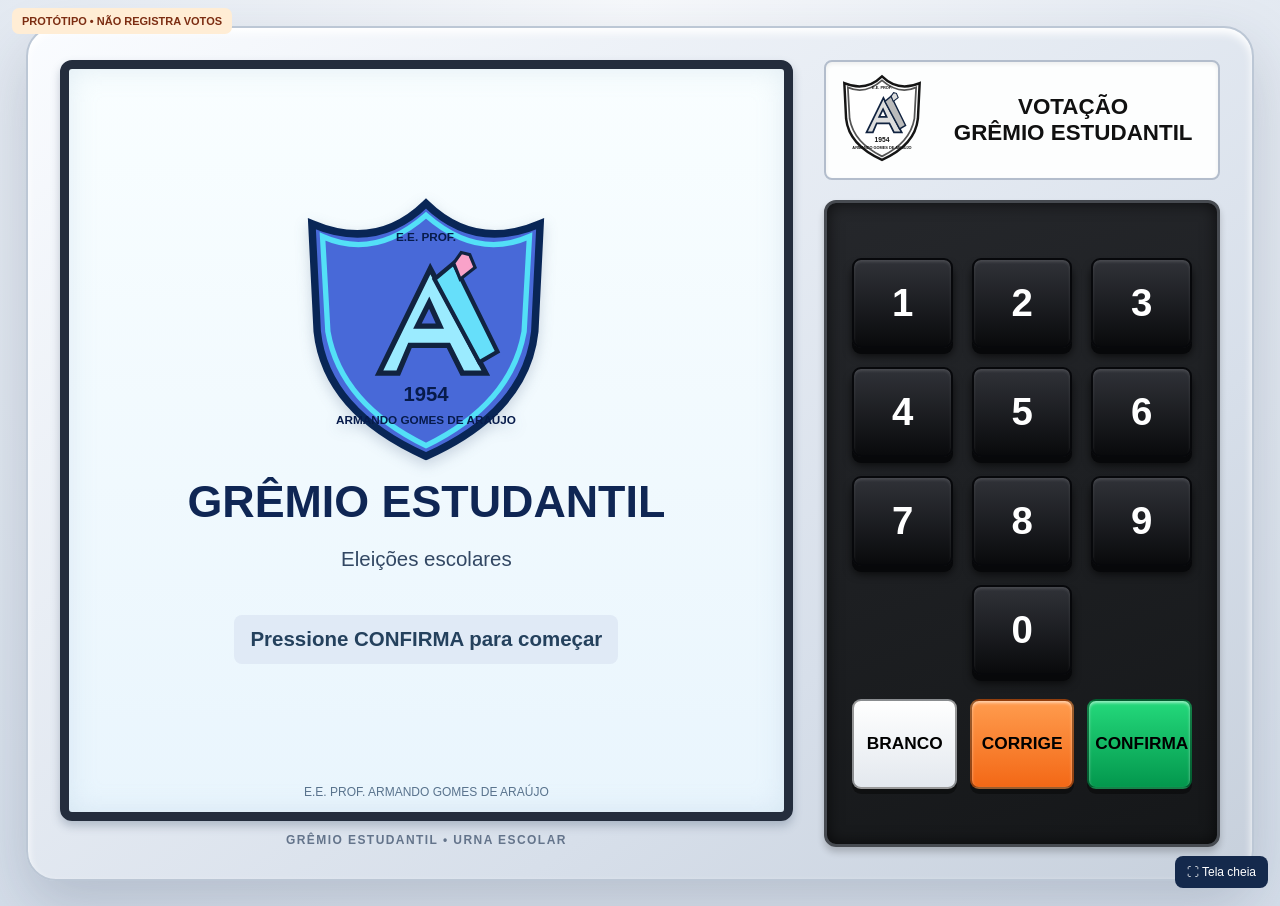
==== index.html @ 3891ce20 "Cria interface responsiva de urna escolar em tela cheia (prototipo sem gravacao de votos)" ====
<!DOCTYPE html>
<html lang="pt-BR">
<head>
<meta charset="UTF-8">
<meta name="viewport" content="width=device-width, initial-scale=1.0">
<meta name="theme-color" content="#e5eaf2">
<title>Urna do Grêmio Estudantil | E.E. Prof. Armando Gomes de Araújo</title>
<style>
:root{font-family:Arial,Helvetica,sans-serif;color:#12192a;background:#dbe2ec;font-synthesis:none}*{box-sizing:border-box}html,body{margin:0;min-height:100%;}button{font:inherit;cursor:pointer}button:focus-visible{outline:4px solid #2563eb;outline-offset:3px}
.app{min-height:100dvh;display:flex;align-items:center;justify-content:center;padding:clamp(10px,2vw,32px);background:radial-gradient(circle at 50% 0,#f7f9fc,#d5deea)}
.machine{width:min(1600px,100%);min-height:min(900px,95dvh);background:linear-gradient(145deg,#fafcff,#d7dfea 70%,#c7d0dc);border:2px solid #bcc7d5;border-radius:30px;box-shadow:0 24px 60px #26375035,inset 0 5px 9px #fff;display:grid;grid-template-columns:minmax(0,1.85fr) minmax(320px,1fr);gap:clamp(16px,2.4vw,38px);padding:clamp(16px,2.5vw,38px)}
.display-column{min-width:0;display:flex;flex-direction:column;justify-content:center}.screen{flex:1;min-height:390px;background:linear-gradient(#f9feff,#e9f5fd);border:9px solid #242d3d;border-radius:12px;box-shadow:inset 0 0 28px #8cb1cc36,0 5px 10px #52627c55;display:flex;align-items:center;justify-content:center;padding:clamp(18px,4vw,54px);text-align:center;position:relative}.screen-inner{width:100%;max-width:850px}.eyebrow{letter-spacing:.17em;text-transform:uppercase;font-size:clamp(11px,1vw,15px);font-weight:800;color:#465c79;margin:0 0 18px}.screen h1{font-size:clamp(29px,3.5vw,58px);line-height:1.05;margin:15px 0;color:#0f2654}.screen p{font-size:clamp(16px,1.6vw,25px);line-height:1.4}.school-logo{width:clamp(135px,20vw,280px);height:auto;max-height:32dvh;display:block;margin:auto;filter:drop-shadow(0 5px 7px #243e6633)}.screen-footer{position:absolute;bottom:13px;left:15px;right:15px;color:#59738d;font-size:12px}.device-mark{color:#64748b;font-size:12px;text-align:center;margin:12px 0 0;letter-spacing:.12em;font-weight:700}
.control-column{display:flex;flex-direction:column;gap:20px;min-width:0}.brand{display:flex;align-items:center;gap:14px;min-height:103px;background:#fdfefe;border:2px solid #b3bdcc;box-shadow:inset 0 2px 4px #0001;border-radius:8px;padding:12px}.brand-logo{width:88px;height:88px;flex:none}.brand-text{text-align:center;flex:1;font-weight:900;font-stretch:condensed;font-size:clamp(19px,1.75vw,30px);line-height:1.15;color:#111}.keys{background:linear-gradient(160deg,#25272b,#151719);border:3px solid #474b51;border-radius:12px;box-shadow:inset 0 0 16px #000a,0 5px 7px #0003;flex:1;padding:clamp(16px,2vw,34px);display:flex;flex-direction:column;justify-content:center;gap:clamp(18px,2.6dvh,32px)}.number-grid{display:grid;grid-template-columns:repeat(3,minmax(0,1fr));gap:clamp(12px,1.5vw,23px)}.key{min-height:clamp(66px,10dvh,103px);background:linear-gradient(#303238,#090a0c);color:white;font-weight:800;font-size:clamp(30px,3vw,52px);border:2px solid #07080b;border-radius:9px;box-shadow:inset 0 2px 3px #ffffff20,0 6px 0 #07080a,0 8px 8px #000a;transition:transform .07s,box-shadow .07s}.key:active,.key.pressed{transform:translateY(5px);box-shadow:inset 0 1px 4px #ffffff25,0 1px 0 #060606}.key.zero{grid-column:2}.actions{display:grid;grid-template-columns:repeat(3,minmax(0,1fr));gap:clamp(8px,1vw,15px)}.action{border:2px solid #0006;min-width:0;min-height:clamp(70px,10dvh,98px);border-radius:9px;font-weight:900;font-size:clamp(11px,1.35vw,20px);box-shadow:inset 0 2px 3px #fff8,0 5px 0 #0006;transition:transform .07s}.action:active{transform:translateY(4px)}.white{background:linear-gradient(#fff,#e3e8ee)}.orange{background:linear-gradient(#ff9c4e,#f36816)}.green{background:linear-gradient(#24d97b,#03974d)}
.entry{display:inline-flex;align-items:center;justify-content:center;min-height:96px;min-width:185px;border-bottom:5px solid #223659;font:800 clamp(52px,6vw,95px)/1 monospace;letter-spacing:.12em;color:#142449}.entry.empty{color:#9caec3}.tag{display:inline-block;border-radius:8px;background:#e0eaf6;padding:10px 16px;font-weight:700;color:#24415d}.message{font-size:clamp(16px,1.7vw,25px);color:#324763}.pill-button{margin-top:22px;border:0;background:#123c77;color:#fff;padding:14px 22px;border-radius:12px;font-weight:800;font-size:17px}.candidate{margin:20px auto;border:2px solid #ccd8e8;border-radius:18px;padding:25px;background:#fff;max-width:520px}.candidate strong{display:block;font-size:32px;margin:8px}.notice{font-size:13px;color:#60738e;margin-top:15px}.fullscreen{position:fixed;bottom:12px;right:12px;background:#14294c;color:#fff;border:0;border-radius:8px;padding:9px 12px;font-size:12px;z-index:2}.test-chip{position:fixed;top:8px;left:12px;color:#7c2d12;background:#ffedd5;padding:7px 10px;border-radius:7px;font-weight:800;font-size:11px;z-index:2}
@media(max-width:900px){.machine{grid-template-columns:1fr;min-height:100dvh;border-radius:14px}.screen{min-height:400px}.brand{min-height:70px}.brand-logo{height:62px;width:62px}.keys{padding:20px}.key{min-height:68px}.actions .action{min-height:72px}.school-logo{width:180px}.fullscreen{bottom:5px;right:5px}}
@media(max-height:680px) and (min-width:901px){.machine{min-height:96dvh;padding:14px}.key{min-height:50px}.actions .action{min-height:54px}.keys{gap:10px}.brand{min-height:70px}.brand-logo{width:55px;height:55px}.screen{min-height:300px}.school-logo{max-height:25dvh}}
@media(prefers-reduced-motion:reduce){*{transition:none!important}}
</style>
</head>
<body>
<div class="app">
<main class="machine" aria-label="Urna eletrônica do Grêmio Estudantil">
<section class="display-column">
<div class="screen" aria-live="polite"><div class="screen-inner" id="screenContent"></div><span class="screen-footer">E.E. PROF. ARMANDO GOMES DE ARAÚJO</span></div>
<div class="device-mark">GRÊMIO ESTUDANTIL • URNA ESCOLAR</div>
</section>
<section class="control-column" aria-label="Teclado da urna">
<header class="brand"><div id="smallLogo"></div><div class="brand-text">VOTAÇÃO<br>GRÊMIO ESTUDANTIL</div></header>
<div class="keys"><div class="number-grid" id="numbers"></div><div class="actions">
<button type="button" class="action white" data-action="white">BRANCO</button>
<button type="button" class="action orange" data-action="clear">CORRIGE</button>
<button type="button" class="action green" data-action="confirm">CONFIRMA</button>
</div></div>
</section>
</main>
</div>
<div class="test-chip">PROTÓTIPO • NÃO REGISTRA VOTOS</div>
<button class="fullscreen" id="fullscreen" type="button">⛶ Tela cheia</button>
<script>
// Logotipo desenhado como SVG para que a interface funcione sem arquivos externos.
// O arquivo oficial da escola poderá substituir este SVG mantendo o mesmo layout.
const schoolSvg=(mono=false)=>`<svg xmlns="http://www.w3.org/2000/svg" class="${mono?'brand-logo':'school-logo'}" viewBox="0 0 240 250" role="img" aria-label="Símbolo da E.E. Professor Armando Gomes de Araújo"><path d="M120 7 Q166 52 227 26 L222 127 Q214 202 120 244 Q26 202 18 127 L13 26 Q74 52 120 7Z" fill="${mono?'#fff':'#4869d8'}" stroke="${mono?'#151515':'#092656'}" stroke-width="7"/><path d="M120 18 Q168 60 217 38 L212 127 Q200 195 120 234 Q40 195 28 127 L23 38 Q72 60 120 18Z" fill="none" stroke="${mono?'#555':'#53e0f7'}" stroke-width="5"/><path d="M76 166 L124 68 L176 166 H154 L141 140 H105 L94 166Z M112 122 H133 L123 100Z" fill="${mono?'#ddd':'#9bebff'}" stroke="#112340" stroke-width="5"/><path d="M128 78 L146 63 L187 146 L170 156Z" fill="${mono?'#bbb':'#66dffa'}" stroke="#112340" stroke-width="4"/><path d="M146 63 L153 53 L161 55 L166 67 L152 78Z" fill="${mono?'#ddd':'#f9a2c9'}" stroke="#112340" stroke-width="3"/><text x="120" y="192" font-family="Arial" font-size="19" font-weight="900" text-anchor="middle" fill="${mono?'#111':'#071b4b'}">1954</text><text x="120" y="214" font-family="Arial" font-size="11" font-weight="800" text-anchor="middle" fill="${mono?'#111':'#071b4b'}">ARMANDO GOMES DE ARAÚJO</text><text x="120" y="42" font-family="Arial" font-size="11" font-weight="800" text-anchor="middle" fill="${mono?'#111':'#071b4b'}">E.E. PROF.</text></svg>`;
const screen=document.getElementById('screenContent');document.getElementById('smallLogo').innerHTML=schoolSvg(true);
const nums=document.getElementById('numbers');[1,2,3,4,5,6,7,8,9,0].forEach(n=>{const b=document.createElement('button');b.type='button';b.className='key'+(n===0?' zero':'');b.textContent=n;b.setAttribute('aria-label','Número '+n);b.addEventListener('click',()=>digit(String(n)));nums.append(b)});
let phase='welcome',number='',choice='',locked=false;const maxDigits=2;
function render(){let view='';
if(phase==='welcome')view=`${schoolSvg()}<h1>GRÊMIO ESTUDANTIL</h1><p class="message">Eleições escolares</p><p class="tag">Pressione CONFIRMA para começar</p>`;
if(phase==='typing')view=`<p class="eyebrow">Votação do grêmio estudantil</p><h1>Digite o número da chapa</h1><div class="entry ${number?'':'empty'}">${number||'__'}</div><p class="message">Use as teclas numéricas para escolher.</p><p class="notice">Esta etapa é apenas uma demonstração da interface.</p>`;
if(phase==='review')view=`<p class="eyebrow">Confira sua escolha</p><h1>${choice==='BRANCO'?'VOTO EM BRANCO':'CHAPA '+choice}</h1><div class="candidate"><strong>${choice==='BRANCO'?'BRANCO':choice}</strong><span>Exibição de teste, sem voto armazenado</span></div><p class="message">CONFIRMA para concluir a simulação.<br>CORRIGE para voltar.</p>`;
if(phase==='done')view=`<h1>FIM DA SIMULAÇÃO</h1><p class="message">Nenhum voto foi salvo ou enviado.</p><button class="pill-button" id="restart">Reiniciar demonstração</button>`;
screen.innerHTML=view;const restart=document.getElementById('restart');if(restart)restart.addEventListener('click',reset)}
function digit(d){if(locked||phase!=='typing'||number.length>=maxDigits)return;number+=d;render()}
function clear(){if(locked)return;if(phase==='review'){phase='typing';choice='';number=''}else if(phase==='typing'){number=''}render()}
function white(){if(locked||phase!=='typing')return;choice='BRANCO';phase='review';render()}
function confirm(){if(locked)return;if(phase==='welcome'){phase='typing'}else if(phase==='typing'&&number.length===maxDigits){choice=number;phase='review'}else if(phase==='review'){phase='done'}render()}
function reset(){number='';choice='';phase='welcome';render()}
document.querySelector('[data-action=white]').addEventListener('click',white);
document.querySelector('[data-action=clear]').addEventListener('click',clear);
document.querySelector('[data-action=confirm]').addEventListener('click',confirm);
document.addEventListener('keydown',e=>{if(e.altKey||e.ctrlKey||e.metaKey||e.repeat)return;if(/^[0-9]$/.test(e.key)){e.preventDefault();digit(e.key)}else if(e.key==='Backspace'||e.key==='Escape'){e.preventDefault();clear()}else if(e.key==='Enter'){e.preventDefault();confirm()}});
document.getElementById('fullscreen').addEventListener('click',async()=>{try{if(!document.fullscreenElement)await document.documentElement.requestFullscreen();else await document.exitFullscreen()}catch(e){alert('O navegador não permitiu entrar em tela cheia. Use F11 se necessário.')}});
render();
</script>
</body>
</html>
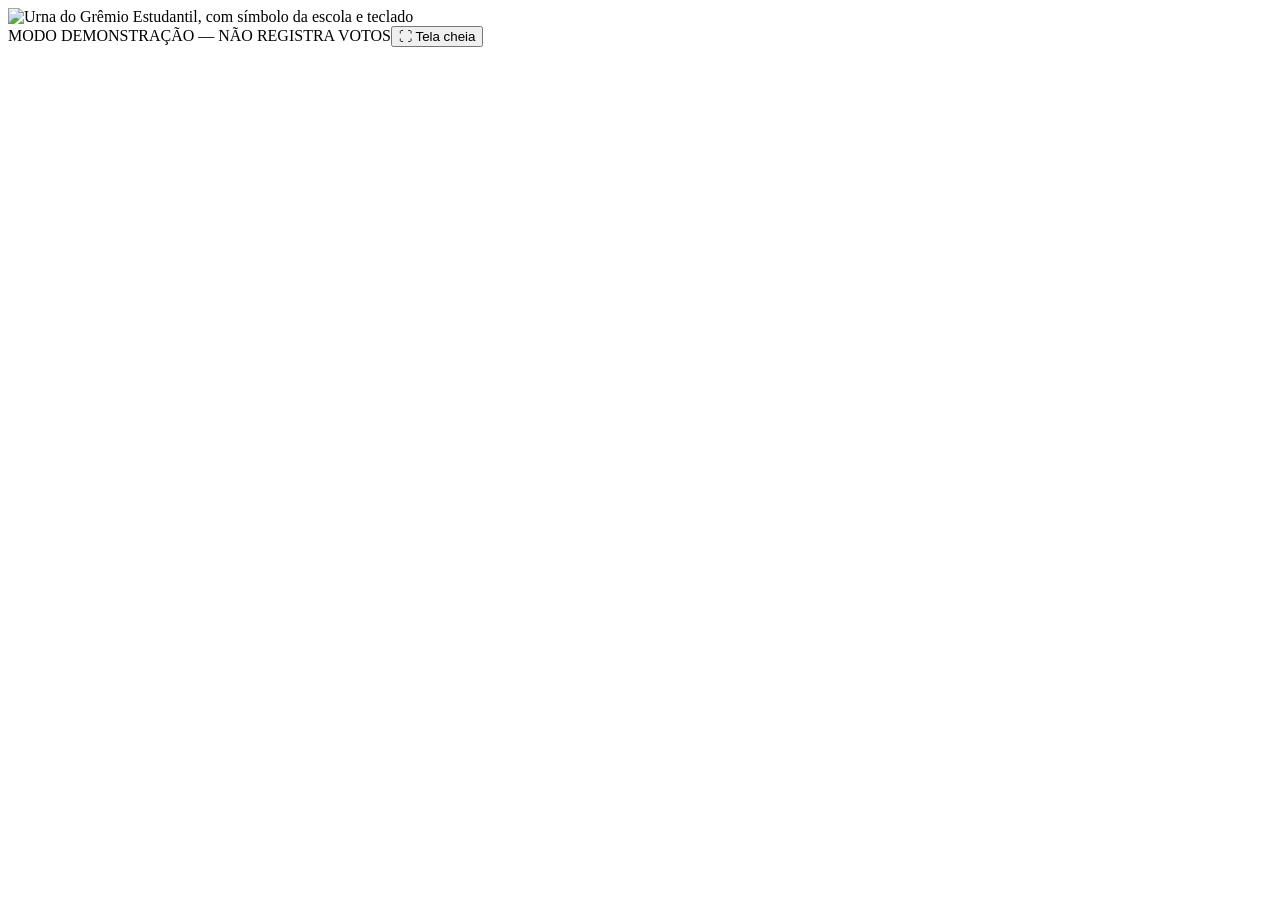
==== commit dc2357f4: "Substitui interface ilustrada por layout preparado para arte original da urna" ====
--- a/index.html
+++ b/index.html
@@ -1,65 +1 @@
-<!DOCTYPE html>
-<html lang="pt-BR">
-<head>
-<meta charset="UTF-8">
-<meta name="viewport" content="width=device-width, initial-scale=1.0">
-<meta name="theme-color" content="#e5eaf2">
-<title>Urna do Grêmio Estudantil | E.E. Prof. Armando Gomes de Araújo</title>
-<style>
-:root{font-family:Arial,Helvetica,sans-serif;color:#12192a;background:#dbe2ec;font-synthesis:none}*{box-sizing:border-box}html,body{margin:0;min-height:100%;}button{font:inherit;cursor:pointer}button:focus-visible{outline:4px solid #2563eb;outline-offset:3px}
-.app{min-height:100dvh;display:flex;align-items:center;justify-content:center;padding:clamp(10px,2vw,32px);background:radial-gradient(circle at 50% 0,#f7f9fc,#d5deea)}
-.machine{width:min(1600px,100%);min-height:min(900px,95dvh);background:linear-gradient(145deg,#fafcff,#d7dfea 70%,#c7d0dc);border:2px solid #bcc7d5;border-radius:30px;box-shadow:0 24px 60px #26375035,inset 0 5px 9px #fff;display:grid;grid-template-columns:minmax(0,1.85fr) minmax(320px,1fr);gap:clamp(16px,2.4vw,38px);padding:clamp(16px,2.5vw,38px)}
-.display-column{min-width:0;display:flex;flex-direction:column;justify-content:center}.screen{flex:1;min-height:390px;background:linear-gradient(#f9feff,#e9f5fd);border:9px solid #242d3d;border-radius:12px;box-shadow:inset 0 0 28px #8cb1cc36,0 5px 10px #52627c55;display:flex;align-items:center;justify-content:center;padding:clamp(18px,4vw,54px);text-align:center;position:relative}.screen-inner{width:100%;max-width:850px}.eyebrow{letter-spacing:.17em;text-transform:uppercase;font-size:clamp(11px,1vw,15px);font-weight:800;color:#465c79;margin:0 0 18px}.screen h1{font-size:clamp(29px,3.5vw,58px);line-height:1.05;margin:15px 0;color:#0f2654}.screen p{font-size:clamp(16px,1.6vw,25px);line-height:1.4}.school-logo{width:clamp(135px,20vw,280px);height:auto;max-height:32dvh;display:block;margin:auto;filter:drop-shadow(0 5px 7px #243e6633)}.screen-footer{position:absolute;bottom:13px;left:15px;right:15px;color:#59738d;font-size:12px}.device-mark{color:#64748b;font-size:12px;text-align:center;margin:12px 0 0;letter-spacing:.12em;font-weight:700}
-.control-column{display:flex;flex-direction:column;gap:20px;min-width:0}.brand{display:flex;align-items:center;gap:14px;min-height:103px;background:#fdfefe;border:2px solid #b3bdcc;box-shadow:inset 0 2px 4px #0001;border-radius:8px;padding:12px}.brand-logo{width:88px;height:88px;flex:none}.brand-text{text-align:center;flex:1;font-weight:900;font-stretch:condensed;font-size:clamp(19px,1.75vw,30px);line-height:1.15;color:#111}.keys{background:linear-gradient(160deg,#25272b,#151719);border:3px solid #474b51;border-radius:12px;box-shadow:inset 0 0 16px #000a,0 5px 7px #0003;flex:1;padding:clamp(16px,2vw,34px);display:flex;flex-direction:column;justify-content:center;gap:clamp(18px,2.6dvh,32px)}.number-grid{display:grid;grid-template-columns:repeat(3,minmax(0,1fr));gap:clamp(12px,1.5vw,23px)}.key{min-height:clamp(66px,10dvh,103px);background:linear-gradient(#303238,#090a0c);color:white;font-weight:800;font-size:clamp(30px,3vw,52px);border:2px solid #07080b;border-radius:9px;box-shadow:inset 0 2px 3px #ffffff20,0 6px 0 #07080a,0 8px 8px #000a;transition:transform .07s,box-shadow .07s}.key:active,.key.pressed{transform:translateY(5px);box-shadow:inset 0 1px 4px #ffffff25,0 1px 0 #060606}.key.zero{grid-column:2}.actions{display:grid;grid-template-columns:repeat(3,minmax(0,1fr));gap:clamp(8px,1vw,15px)}.action{border:2px solid #0006;min-width:0;min-height:clamp(70px,10dvh,98px);border-radius:9px;font-weight:900;font-size:clamp(11px,1.35vw,20px);box-shadow:inset 0 2px 3px #fff8,0 5px 0 #0006;transition:transform .07s}.action:active{transform:translateY(4px)}.white{background:linear-gradient(#fff,#e3e8ee)}.orange{background:linear-gradient(#ff9c4e,#f36816)}.green{background:linear-gradient(#24d97b,#03974d)}
-.entry{display:inline-flex;align-items:center;justify-content:center;min-height:96px;min-width:185px;border-bottom:5px solid #223659;font:800 clamp(52px,6vw,95px)/1 monospace;letter-spacing:.12em;color:#142449}.entry.empty{color:#9caec3}.tag{display:inline-block;border-radius:8px;background:#e0eaf6;padding:10px 16px;font-weight:700;color:#24415d}.message{font-size:clamp(16px,1.7vw,25px);color:#324763}.pill-button{margin-top:22px;border:0;background:#123c77;color:#fff;padding:14px 22px;border-radius:12px;font-weight:800;font-size:17px}.candidate{margin:20px auto;border:2px solid #ccd8e8;border-radius:18px;padding:25px;background:#fff;max-width:520px}.candidate strong{display:block;font-size:32px;margin:8px}.notice{font-size:13px;color:#60738e;margin-top:15px}.fullscreen{position:fixed;bottom:12px;right:12px;background:#14294c;color:#fff;border:0;border-radius:8px;padding:9px 12px;font-size:12px;z-index:2}.test-chip{position:fixed;top:8px;left:12px;color:#7c2d12;background:#ffedd5;padding:7px 10px;border-radius:7px;font-weight:800;font-size:11px;z-index:2}
-@media(max-width:900px){.machine{grid-template-columns:1fr;min-height:100dvh;border-radius:14px}.screen{min-height:400px}.brand{min-height:70px}.brand-logo{height:62px;width:62px}.keys{padding:20px}.key{min-height:68px}.actions .action{min-height:72px}.school-logo{width:180px}.fullscreen{bottom:5px;right:5px}}
-@media(max-height:680px) and (min-width:901px){.machine{min-height:96dvh;padding:14px}.key{min-height:50px}.actions .action{min-height:54px}.keys{gap:10px}.brand{min-height:70px}.brand-logo{width:55px;height:55px}.screen{min-height:300px}.school-logo{max-height:25dvh}}
-@media(prefers-reduced-motion:reduce){*{transition:none!important}}
-</style>
-</head>
-<body>
-<div class="app">
-<main class="machine" aria-label="Urna eletrônica do Grêmio Estudantil">
-<section class="display-column">
-<div class="screen" aria-live="polite"><div class="screen-inner" id="screenContent"></div><span class="screen-footer">E.E. PROF. ARMANDO GOMES DE ARAÚJO</span></div>
-<div class="device-mark">GRÊMIO ESTUDANTIL • URNA ESCOLAR</div>
-</section>
-<section class="control-column" aria-label="Teclado da urna">
-<header class="brand"><div id="smallLogo"></div><div class="brand-text">VOTAÇÃO<br>GRÊMIO ESTUDANTIL</div></header>
-<div class="keys"><div class="number-grid" id="numbers"></div><div class="actions">
-<button type="button" class="action white" data-action="white">BRANCO</button>
-<button type="button" class="action orange" data-action="clear">CORRIGE</button>
-<button type="button" class="action green" data-action="confirm">CONFIRMA</button>
-</div></div>
-</section>
-</main>
-</div>
-<div class="test-chip">PROTÓTIPO • NÃO REGISTRA VOTOS</div>
-<button class="fullscreen" id="fullscreen" type="button">⛶ Tela cheia</button>
-<script>
-// Logotipo desenhado como SVG para que a interface funcione sem arquivos externos.
-// O arquivo oficial da escola poderá substituir este SVG mantendo o mesmo layout.
-const schoolSvg=(mono=false)=>`<svg xmlns="http://www.w3.org/2000/svg" class="${mono?'brand-logo':'school-logo'}" viewBox="0 0 240 250" role="img" aria-label="Símbolo da E.E. Professor Armando Gomes de Araújo"><path d="M120 7 Q166 52 227 26 L222 127 Q214 202 120 244 Q26 202 18 127 L13 26 Q74 52 120 7Z" fill="${mono?'#fff':'#4869d8'}" stroke="${mono?'#151515':'#092656'}" stroke-width="7"/><path d="M120 18 Q168 60 217 38 L212 127 Q200 195 120 234 Q40 195 28 127 L23 38 Q72 60 120 18Z" fill="none" stroke="${mono?'#555':'#53e0f7'}" stroke-width="5"/><path d="M76 166 L124 68 L176 166 H154 L141 140 H105 L94 166Z M112 122 H133 L123 100Z" fill="${mono?'#ddd':'#9bebff'}" stroke="#112340" stroke-width="5"/><path d="M128 78 L146 63 L187 146 L170 156Z" fill="${mono?'#bbb':'#66dffa'}" stroke="#112340" stroke-width="4"/><path d="M146 63 L153 53 L161 55 L166 67 L152 78Z" fill="${mono?'#ddd':'#f9a2c9'}" stroke="#112340" stroke-width="3"/><text x="120" y="192" font-family="Arial" font-size="19" font-weight="900" text-anchor="middle" fill="${mono?'#111':'#071b4b'}">1954</text><text x="120" y="214" font-family="Arial" font-size="11" font-weight="800" text-anchor="middle" fill="${mono?'#111':'#071b4b'}">ARMANDO GOMES DE ARAÚJO</text><text x="120" y="42" font-family="Arial" font-size="11" font-weight="800" text-anchor="middle" fill="${mono?'#111':'#071b4b'}">E.E. PROF.</text></svg>`;
-const screen=document.getElementById('screenContent');document.getElementById('smallLogo').innerHTML=schoolSvg(true);
-const nums=document.getElementById('numbers');[1,2,3,4,5,6,7,8,9,0].forEach(n=>{const b=document.createElement('button');b.type='button';b.className='key'+(n===0?' zero':'');b.textContent=n;b.setAttribute('aria-label','Número '+n);b.addEventListener('click',()=>digit(String(n)));nums.append(b)});
-let phase='welcome',number='',choice='',locked=false;const maxDigits=2;
-function render(){let view='';
-if(phase==='welcome')view=`${schoolSvg()}<h1>GRÊMIO ESTUDANTIL</h1><p class="message">Eleições escolares</p><p class="tag">Pressione CONFIRMA para começar</p>`;
-if(phase==='typing')view=`<p class="eyebrow">Votação do grêmio estudantil</p><h1>Digite o número da chapa</h1><div class="entry ${number?'':'empty'}">${number||'__'}</div><p class="message">Use as teclas numéricas para escolher.</p><p class="notice">Esta etapa é apenas uma demonstração da interface.</p>`;
-if(phase==='review')view=`<p class="eyebrow">Confira sua escolha</p><h1>${choice==='BRANCO'?'VOTO EM BRANCO':'CHAPA '+choice}</h1><div class="candidate"><strong>${choice==='BRANCO'?'BRANCO':choice}</strong><span>Exibição de teste, sem voto armazenado</span></div><p class="message">CONFIRMA para concluir a simulação.<br>CORRIGE para voltar.</p>`;
-if(phase==='done')view=`<h1>FIM DA SIMULAÇÃO</h1><p class="message">Nenhum voto foi salvo ou enviado.</p><button class="pill-button" id="restart">Reiniciar demonstração</button>`;
-screen.innerHTML=view;const restart=document.getElementById('restart');if(restart)restart.addEventListener('click',reset)}
-function digit(d){if(locked||phase!=='typing'||number.length>=maxDigits)return;number+=d;render()}
-function clear(){if(locked)return;if(phase==='review'){phase='typing';choice='';number=''}else if(phase==='typing'){number=''}render()}
-function white(){if(locked||phase!=='typing')return;choice='BRANCO';phase='review';render()}
-function confirm(){if(locked)return;if(phase==='welcome'){phase='typing'}else if(phase==='typing'&&number.length===maxDigits){choice=number;phase='review'}else if(phase==='review'){phase='done'}render()}
-function reset(){number='';choice='';phase='welcome';render()}
-document.querySelector('[data-action=white]').addEventListener('click',white);
-document.querySelector('[data-action=clear]').addEventListener('click',clear);
-document.querySelector('[data-action=confirm]').addEventListener('click',confirm);
-document.addEventListener('keydown',e=>{if(e.altKey||e.ctrlKey||e.metaKey||e.repeat)return;if(/^[0-9]$/.test(e.key)){e.preventDefault();digit(e.key)}else if(e.key==='Backspace'||e.key==='Escape'){e.preventDefault();clear()}else if(e.key==='Enter'){e.preventDefault();confirm()}});
-document.getElementById('fullscreen').addEventListener('click',async()=>{try{if(!document.fullscreenElement)await document.documentElement.requestFullscreen();else await document.exitFullscreen()}catch(e){alert('O navegador não permitiu entrar em tela cheia. Use F11 se necessário.')}});
-render();
-</script>
-</body>
-</html>+<!doctype html><html lang="pt-BR"><head><meta charset="utf-8"><meta name="viewport" content="width=device-width,initial-scale=1"><title>Urna | Grêmio Estudantil</title><link rel="stylesheet" href="style.css"></head><body><main class="stage"><div class="terminal" aria-label="Urna eletrônica escolar"><img class="art" src="urna.png" alt="Urna do Grêmio Estudantil, com símbolo da escola e teclado" draggable="false"><section class="visor" id="visor" aria-live="polite"></section><div class="hotspots" id="hotspots"></div></div></main><span class="demo">MODO DEMONSTRAÇÃO — NÃO REGISTRA VOTOS</span><button type="button" id="full" class="full">⛶ Tela cheia</button><script src="script.js"></script></body></html>
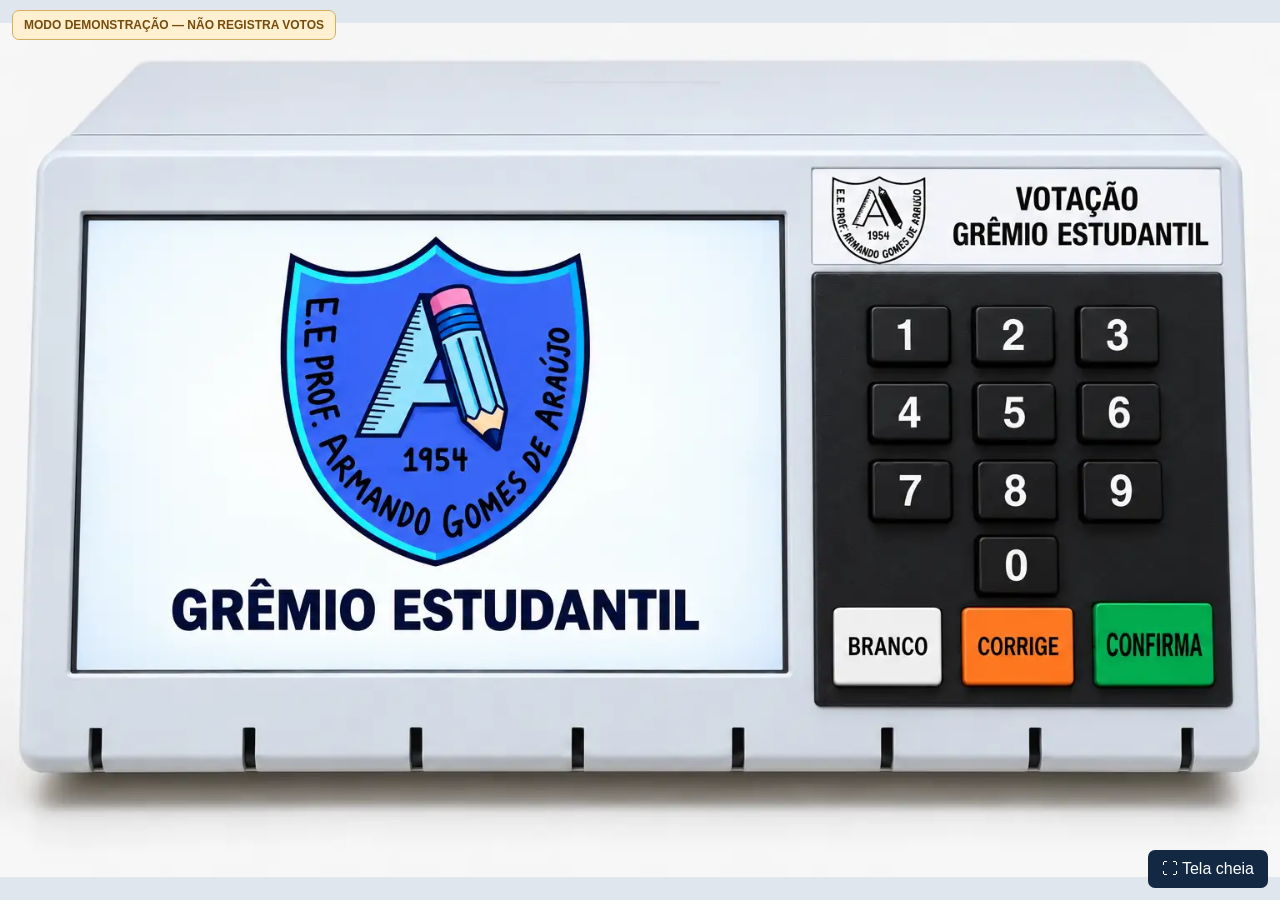
==== commit c2c69748: "Conecta interface ao arquivo real da arte urna.webp" ====
--- a/index.html
+++ b/index.html
@@ -1 +1 @@
-<!doctype html><html lang="pt-BR"><head><meta charset="utf-8"><meta name="viewport" content="width=device-width,initial-scale=1"><title>Urna | Grêmio Estudantil</title><link rel="stylesheet" href="style.css"></head><body><main class="stage"><div class="terminal" aria-label="Urna eletrônica escolar"><img class="art" src="urna.png" alt="Urna do Grêmio Estudantil, com símbolo da escola e teclado" draggable="false"><section class="visor" id="visor" aria-live="polite"></section><div class="hotspots" id="hotspots"></div></div></main><span class="demo">MODO DEMONSTRAÇÃO — NÃO REGISTRA VOTOS</span><button type="button" id="full" class="full">⛶ Tela cheia</button><script src="script.js"></script></body></html>+<!doctype html><html lang="pt-BR"><head><meta charset="utf-8"><meta name="viewport" content="width=device-width,initial-scale=1"><title>Urna | Grêmio Estudantil</title><link rel="stylesheet" href="style.css"></head><body><main class="stage"><div class="terminal" aria-label="Urna eletrônica escolar"><img class="art" src="urna.webp" alt="Urna do Grêmio Estudantil, com símbolo da escola e teclado" draggable="false"><section class="visor" id="visor" aria-live="polite"></section><div class="hotspots" id="hotspots"></div></div></main><span class="demo">MODO DEMONSTRAÇÃO — NÃO REGISTRA VOTOS</span><button type="button" id="full" class="full">⛶ Tela cheia</button><script src="script.js"></script></body></html>
--- a/style.css
+++ b/style.css
@@ -0,0 +1 @@
+*{box-sizing:border-box}html,body{margin:0;width:100%;height:100%;font-family:Arial,sans-serif;background:#e0e6ee}button{font:inherit}button:focus-visible{outline:3px solid #2078ef;outline-offset:2px}.stage{min-height:100dvh;display:flex;justify-content:center;align-items:center;overflow:hidden;padding:0}.terminal{position:relative;width:min(100vw,150vh);aspect-ratio:3/2;max-height:100dvh;flex:none}.art{display:block;width:100%;height:100%;object-fit:contain;user-select:none;pointer-events:none}.hotspot{position:absolute;background:transparent;border:0;cursor:pointer;border-radius:8px}.hotspot:active{background:#fff3}.hotspot:hover{outline:2px solid #88a7d05c}.visor{position:absolute;left:6.45%;top:23.15%;width:54.7%;height:52.55%;background:linear-gradient(160deg,#fafdff,#e9f6ff);border-radius:2px;display:none;align-items:center;justify-content:center;text-align:center;padding:4%;color:#102550;overflow:hidden}.visor.visible{display:flex}.visor h1{font-size:clamp(18px,3.5vw,55px);margin:8px 0}.visor p{font-size:clamp(13px,1.65vw,26px);line-height:1.4}.visor .code{font-family:monospace;font-size:clamp(40px,7vw,102px);font-weight:900;letter-spacing:.12em;margin:16px 0;color:#162b4b}.visor small{font-size:clamp(11px,1.05vw,17px)}.demo{position:fixed;left:12px;top:10px;background:#fff0d2;border:1px solid #d5ae5f;color:#784b0a;padding:7px 11px;border-radius:7px;font-size:12px;font-weight:bold;z-index:4}.full{position:fixed;right:12px;bottom:12px;z-index:4;background:#132943;color:#fff;border:0;border-radius:7px;padding:10px 14px;cursor:pointer}@media(max-width:700px){.stage{align-items:center}.demo{font-size:9px;padding:5px}.full{font-size:11px;padding:7px}.visor{padding:2%}.visor h1{font-size:clamp(13px,3vw,20px)}.visor p{font-size:clamp(9px,1.5vw,15px)}.visor .code{font-size:clamp(20px,7vw,40px)}}
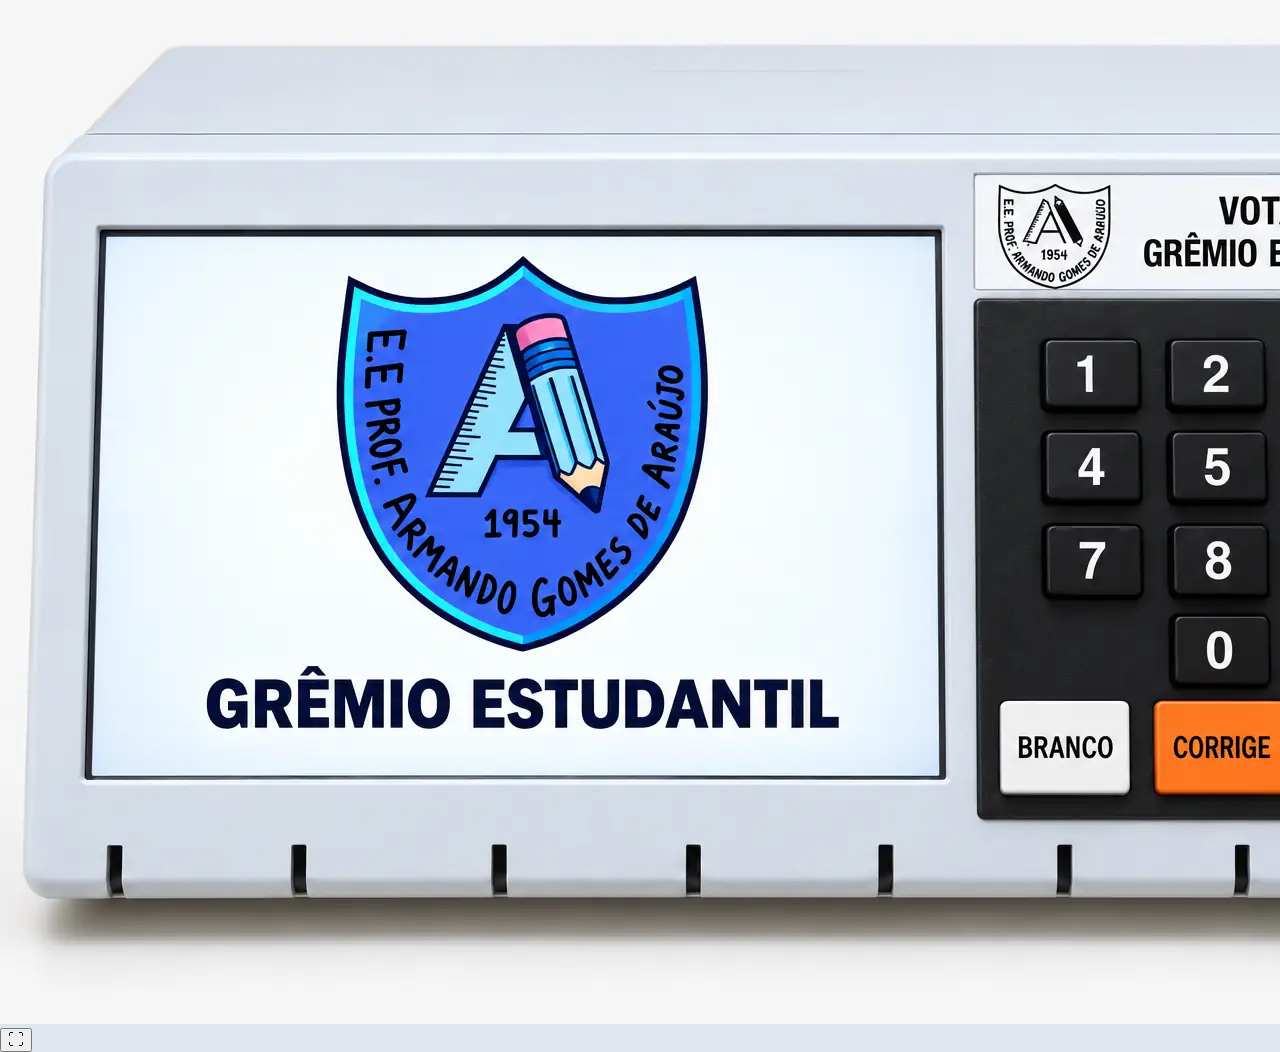
==== commit b7e0fb05: "Faz painel frontal da urna ocupar toda a janela e remove aviso de demonstracao" ====
--- a/index.html
+++ b/index.html
@@ -1 +1,20 @@
-<!doctype html><html lang="pt-BR"><head><meta charset="utf-8"><meta name="viewport" content="width=device-width,initial-scale=1"><title>Urna | Grêmio Estudantil</title><link rel="stylesheet" href="style.css"></head><body><main class="stage"><div class="terminal" aria-label="Urna eletrônica escolar"><img class="art" src="urna.webp" alt="Urna do Grêmio Estudantil, com símbolo da escola e teclado" draggable="false"><section class="visor" id="visor" aria-live="polite"></section><div class="hotspots" id="hotspots"></div></div></main><span class="demo">MODO DEMONSTRAÇÃO — NÃO REGISTRA VOTOS</span><button type="button" id="full" class="full">⛶ Tela cheia</button><script src="script.js"></script></body></html>+<!doctype html>
+<html lang="pt-BR">
+<head>
+  <meta charset="utf-8">
+  <meta name="viewport" content="width=device-width, initial-scale=1">
+  <meta name="theme-color" content="#e4eaf3">
+  <title>Votação do Grêmio Estudantil | E.E. Prof. Armando Gomes de Araújo</title>
+  <link rel="stylesheet" href="style.css">
+</head>
+<body>
+  <main class="urna" aria-label="Painel de votação do Grêmio Estudantil">
+    <!-- A imagem original é recortada visualmente: sem topo, laterais e fundo da caixa. -->
+    <img class="arte" src="urna.webp" draggable="false" alt="Painel frontal da urna do Grêmio Estudantil com logotipos da escola e teclado">
+    <section class="visor" id="visor" aria-live="polite" aria-atomic="true"></section>
+    <div id="teclado" class="teclado" aria-label="Teclas da urna"></div>
+  </main>
+  <button id="tela-cheia" class="tela-cheia" type="button" aria-label="Ativar tela cheia" title="Ativar tela cheia">⛶</button>
+  <script src="script.js"></script>
+</body>
+</html>
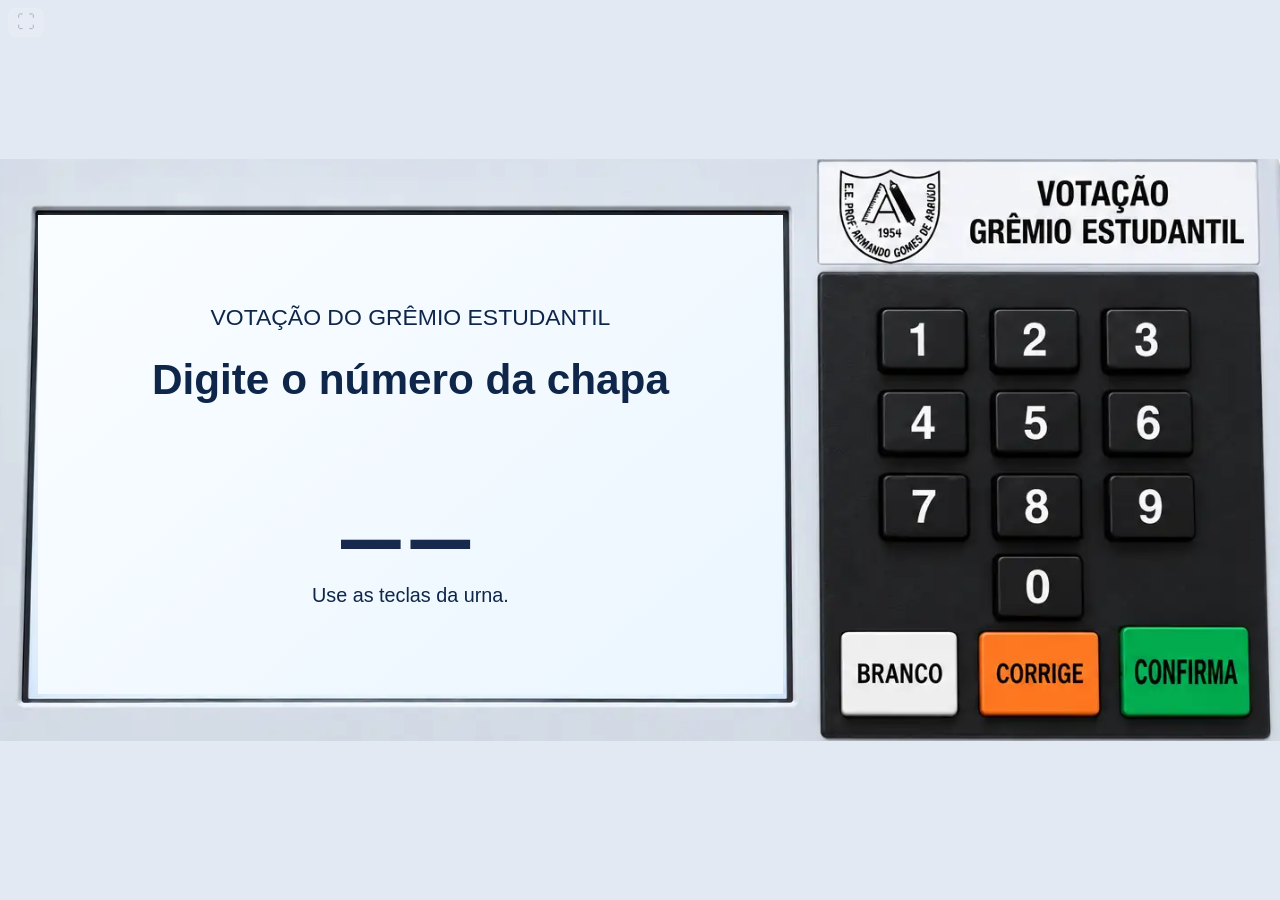
==== commit f36b8e13: "Mostra campo da chapa desde o primeiro carregamento sem escudo inicial" ====
--- a/index.html
+++ b/index.html
@@ -11,7 +11,7 @@
   <main class="urna" aria-label="Painel de votação do Grêmio Estudantil">
     <!-- A imagem original é recortada visualmente: sem topo, laterais e fundo da caixa. -->
     <img class="arte" src="urna.webp" draggable="false" alt="Painel frontal da urna do Grêmio Estudantil com logotipos da escola e teclado">
-    <section class="visor" id="visor" aria-live="polite" aria-atomic="true"></section>
+    <section class="visor visible" id="visor" aria-live="polite" aria-atomic="true"><div><p class="subtitle">VOTAÇÃO DO GRÊMIO ESTUDANTIL</p><h1>Digite o número da chapa</h1><div class="digits">__</div><p class="info">Use as teclas da urna.</p></div></section>
     <div id="teclado" class="teclado" aria-label="Teclas da urna"></div>
   </main>
   <button id="tela-cheia" class="tela-cheia" type="button" aria-label="Ativar tela cheia" title="Ativar tela cheia">⛶</button>
--- a/style.css
+++ b/style.css
@@ -1 +1,26 @@
-*{box-sizing:border-box}html,body{margin:0;width:100%;height:100%;font-family:Arial,sans-serif;background:#e0e6ee}button{font:inherit}button:focus-visible{outline:3px solid #2078ef;outline-offset:2px}.stage{min-height:100dvh;display:flex;justify-content:center;align-items:center;overflow:hidden;padding:0}.terminal{position:relative;width:min(100vw,150vh);aspect-ratio:3/2;max-height:100dvh;flex:none}.art{display:block;width:100%;height:100%;object-fit:contain;user-select:none;pointer-events:none}.hotspot{position:absolute;background:transparent;border:0;cursor:pointer;border-radius:8px}.hotspot:active{background:#fff3}.hotspot:hover{outline:2px solid #88a7d05c}.visor{position:absolute;left:6.45%;top:23.15%;width:54.7%;height:52.55%;background:linear-gradient(160deg,#fafdff,#e9f6ff);border-radius:2px;display:none;align-items:center;justify-content:center;text-align:center;padding:4%;color:#102550;overflow:hidden}.visor.visible{display:flex}.visor h1{font-size:clamp(18px,3.5vw,55px);margin:8px 0}.visor p{font-size:clamp(13px,1.65vw,26px);line-height:1.4}.visor .code{font-family:monospace;font-size:clamp(40px,7vw,102px);font-weight:900;letter-spacing:.12em;margin:16px 0;color:#162b4b}.visor small{font-size:clamp(11px,1.05vw,17px)}.demo{position:fixed;left:12px;top:10px;background:#fff0d2;border:1px solid #d5ae5f;color:#784b0a;padding:7px 11px;border-radius:7px;font-size:12px;font-weight:bold;z-index:4}.full{position:fixed;right:12px;bottom:12px;z-index:4;background:#132943;color:#fff;border:0;border-radius:7px;padding:10px 14px;cursor:pointer}@media(max-width:700px){.stage{align-items:center}.demo{font-size:9px;padding:5px}.full{font-size:11px;padding:7px}.visor{padding:2%}.visor h1{font-size:clamp(13px,3vw,20px)}.visor p{font-size:clamp(9px,1.5vw,15px)}.visor .code{font-size:clamp(20px,7vw,40px)}}+/* Interface de urna: a tela do notebook É o painel frontal.
+   Recorte da arte original 1536 x 1024: x=60..1490, y=172..823. */
+*{box-sizing:border-box}
+html,body{width:100%;height:100%;margin:0;overflow:hidden}
+body{font-family:Arial,Helvetica,sans-serif;background:#e3e9f2;display:flex;align-items:center;justify-content:center}
+button{font:inherit}
+button:focus-visible{outline:3px solid #facc15;outline-offset:2px}
+/* A largura e a altura seguem sempre a MESMA proporção do painel recortado (1430 x 651).
+   O espaço extra do monitor vira borda; a arte e os botões nunca são esticados. */
+.urna{position:relative;width:min(100vw,219.662vh);width:min(100vw,219.662dvh);height:auto;aspect-ratio:1430 / 651;max-height:100vh;max-height:100dvh;flex:0 0 auto;overflow:hidden;isolation:isolate;background:#e3e9f2}
+.arte{position:absolute;display:block;max-width:none;width:107.4126%;height:157.2965%;left:-4.1958%;top:-26.4209%;pointer-events:none;user-select:none}
+.teclado{display:contents}
+.hotspot{position:absolute;z-index:2;border:0;background:transparent;border-radius:5px;cursor:pointer;-webkit-tap-highlight-color:transparent}
+.hotspot:hover{box-shadow:inset 0 0 0 2px #ffffff55}
+.hotspot:active{background:#ffffff28;transform:translateY(1px)}
+.visor{position:absolute;z-index:1;left:2.94%;top:9.68%;width:58.25%;height:82.18%;display:none;align-items:center;justify-content:center;flex-direction:column;overflow:hidden;text-align:center;padding:3%;background:linear-gradient(140deg,#fafdff,#ebf6ff);color:#0e2649}
+.visor.visible{display:flex}
+.visor h1{font-size:clamp(16px,4.7vmin,60px);line-height:1.12;margin:.28em 0 .35em;font-weight:850}
+.visor .subtitle{font-size:clamp(12px,2.55vmin,29px);line-height:1.35}
+.visor .digits{font-family:ui-monospace,SFMono-Regular,Consolas,monospace;font-size:clamp(42px,11vmin,136px);letter-spacing:.1em;font-weight:900;color:#17294d;padding:.15em 0}
+.visor .info{font-size:clamp(11px,2.2vmin,27px);line-height:1.4}
+.visor .white-choice{font-size:clamp(20px,6vmin,74px);font-weight:800}
+.tela-cheia{position:fixed;left:8px;top:8px;z-index:5;border:1px solid #ffffff77;color:#112b4a;background:#ffffffa0;border-radius:8px;padding:3px 8px;font-size:18px;opacity:.25;cursor:pointer}
+.tela-cheia:hover,.tela-cheia:focus-visible{opacity:1}
+:fullscreen .tela-cheia{display:none}
+@media(max-width:650px){.visor{padding:1.5%}.visor h1{font-size:clamp(12px,3.7vmin,25px)}.visor .subtitle,.visor .info{font-size:clamp(9px,2.5vmin,15px)}.visor .digits{font-size:clamp(25px,9vmin,56px)}}
